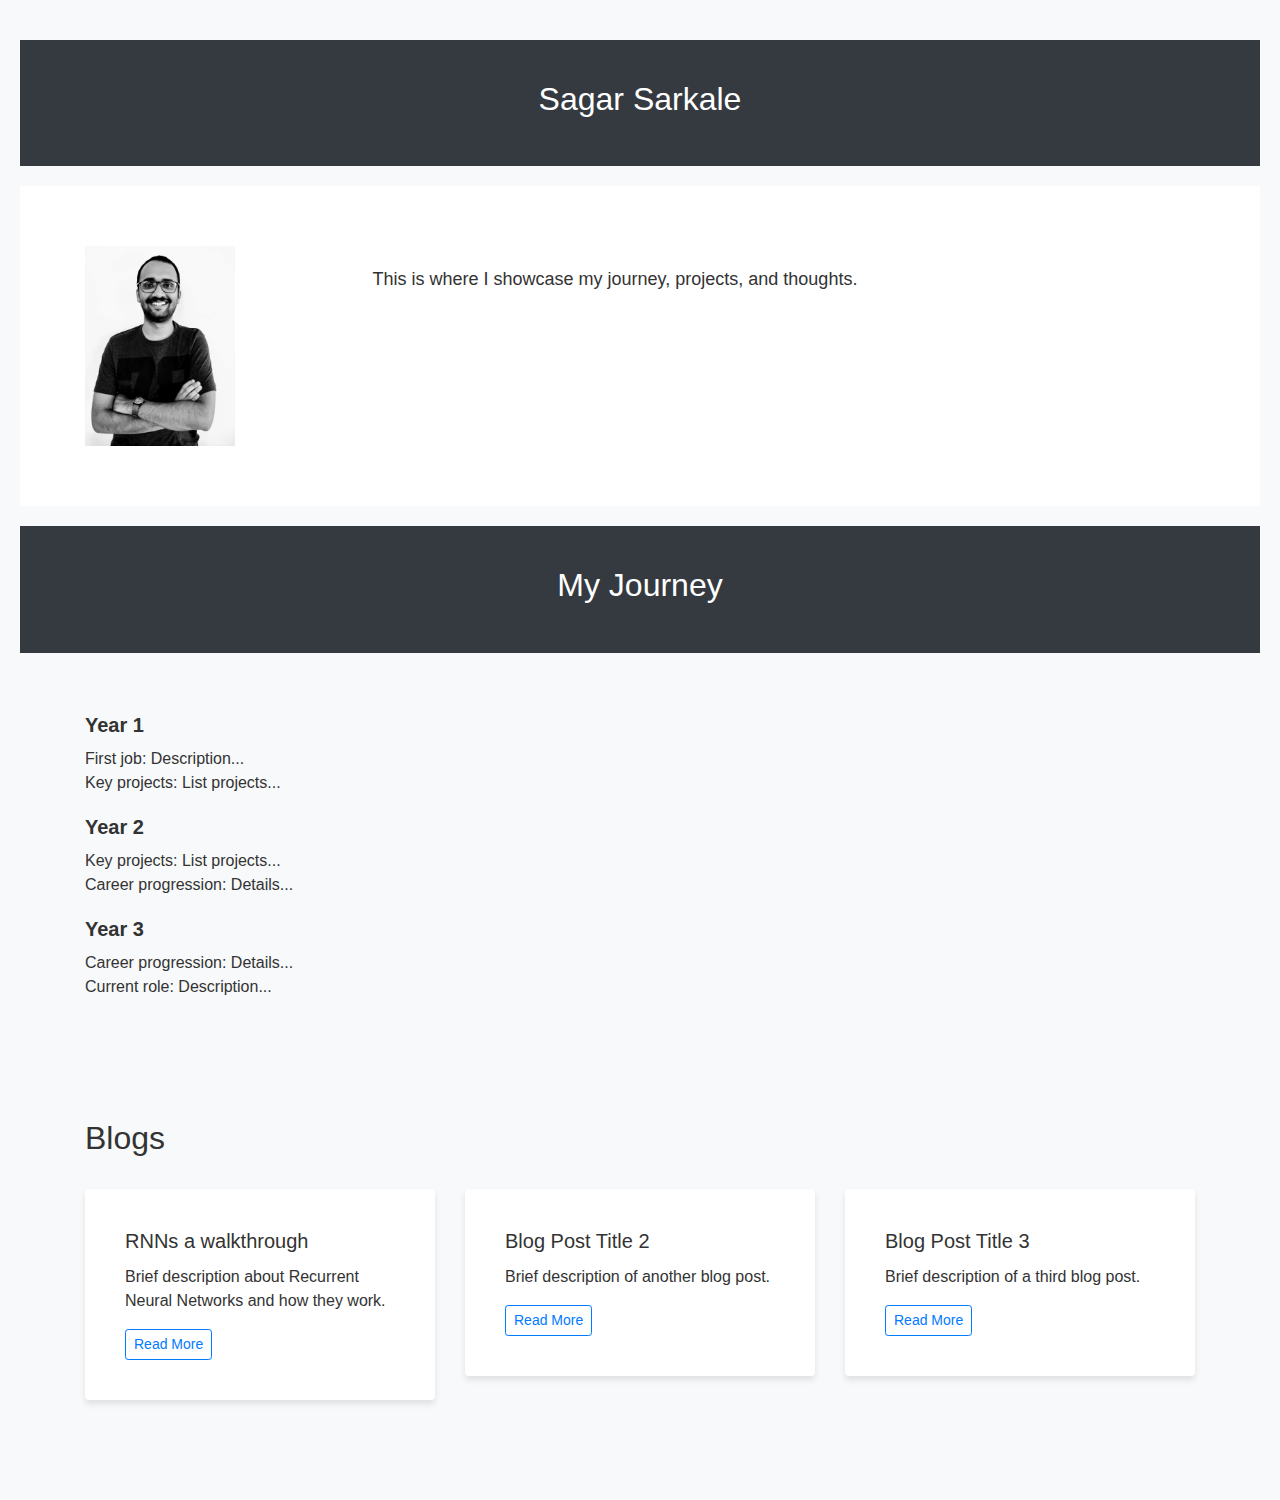
==== index.html @ 27e9776f "[add] index and rnn blog" ====
<!DOCTYPE html>
<html lang="en">

<head>
    <meta charset="UTF-8">
    <meta name="viewport" content="width=device-width, initial-scale=1.0">
    <title>My Portfolio</title>
    <!-- Link Bootstrap CSS -->
    <link rel="stylesheet" href="https://maxcdn.bootstrapcdn.com/bootstrap/4.5.2/css/bootstrap.min.css">
    <!-- Your custom CSS -->
    <style>
        body {
            font-family: Arial, sans-serif;
            background-color: #f8f9fa;
            color: #333;
            padding: 20px;
            /* Add padding to the whole body */
        }

        .section-header {
            padding: 40px 0;
            background-color: #343a40;
            color: white;
            text-align: center;
            margin: 20px 0;
            /* Add margin to separate sections */
        }

        .introduction-section {
            padding: 60px 0;
            background-color: white;
            margin: 20px 0;
        }

        .introduction-content {
            display: flex;
            flex-direction: row;
            align-items: flex-start;
            justify-content: space-between;
        }

        .introduction-image {
            flex: 1;
            max-width: 100%;
        }

        .introduction-description {
            flex: 3;
            padding: 20px;
            font-size: 18px;
        }

        .section-content {
            padding: 40px 0;
            margin: 20px 0;
        }

        .year-container {
            margin-bottom: 20px;
        }

        .year-title {
            font-size: 20px;
            font-weight: bold;
            margin-bottom: 10px;
        }

        .year-description {
            font-size: 16px;
        }

        .blog-card {
            border: none;
            background-color: white;
            box-shadow: 0 4px 6px rgba(0, 0, 0, 0.1);
            transition: transform 0.3s ease-in-out;
            margin-bottom: 20px;
            padding: 20px;
        }

        .blog-card:hover {
            transform: translateY(-5px);
        }
    </style>
</head>

<body>
    <section class="section-header">
        <div class="container">
            <h2>Sagar Sarkale</h2>
        </div>
    </section>

    <!-- Introduction Section -->
    <section class="introduction-section">
        <div class="container">
            <div class="introduction-content">
                <div class="introduction-image">
                    <img src="images/profile-image.jpeg" alt="Profile Image" width="150" height="auto">
                </div>
                <div class="introduction-description">

                    <p>This is where I showcase my journey, projects, and thoughts.</p>
                </div>
            </div>
        </div>
    </section>

    <!-- Journey Section -->
    <section class="section-header">
        <div class="container">
            <h2>My Journey</h2>
        </div>
    </section>
    <section class="section-content">
        <div class="container">
            <div class="year-container">
                <h3 class="year-title">Year 1</h3>
                <p class="year-description">
                    First job: Description...<br>
                    Key projects: List projects...
                </p>
            </div>
            <div class="year-container">
                <h3 class="year-title">Year 2</h3>
                <p class="year-description">
                    Key projects: List projects...<br>
                    Career progression: Details...
                </p>
            </div>
            <div class="year-container">
                <h3 class="year-title">Year 3</h3>
                <p class="year-description">
                    Career progression: Details...<br>
                    Current role: Description...
                </p>
            </div>
        </div>
    </section>

    <!-- Blogs Section -->
    <section class="section-content">
        <div class="container">
            <h2>Blogs</h2>
            <br>
            <div class="row">
                <div class="col-md-4">
                    <div class="card blog-card">
                        <div class="card-body">
                            <h5 class="card-title">RNNs a walkthrough</h5>
                            <p class="card-text">Brief description about Recurrent Neural Networks and how they work.
                            </p>
                            <a href="blogs/rnn/rnns-a-walkthrough.html" class="btn btn-outline-primary btn-sm">Read
                                More</a>
                        </div>
                    </div>
                </div>
                <div class="col-md-4">
                    <div class="card blog-card">
                        <div class="card-body">
                            <h5 class="card-title">Blog Post Title 2</h5>
                            <p class="card-text">Brief description of another blog post.</p>
                            <a href="#" class="btn btn-outline-primary btn-sm">Read More</a>
                        </div>
                    </div>
                </div>
                <div class="col-md-4">
                    <div class="card blog-card">
                        <div class="card-body">
                            <h5 class="card-title">Blog Post Title 3</h5>
                            <p class="card-text">Brief description of a third blog post.</p>
                            <a href="#" class="btn btn-outline-primary btn-sm">Read More</a>
                        </div>
                    </div>
                </div>
            </div>
        </div>
    </section>

    <!-- Link Bootstrap JS and jQuery -->
    <script src="https://code.jquery.com/jquery-3.5.1.slim.min.js"></script>
    <script src="https://cdn.jsdelivr.net/npm/@popperjs/core@2.9.1/dist/umd/popper.min.js"></script>
    <script src="https://maxcdn.bootstrapcdn.com/bootstrap/4.5.2/js/bootstrap.min.js"></script>
</body>

</html>
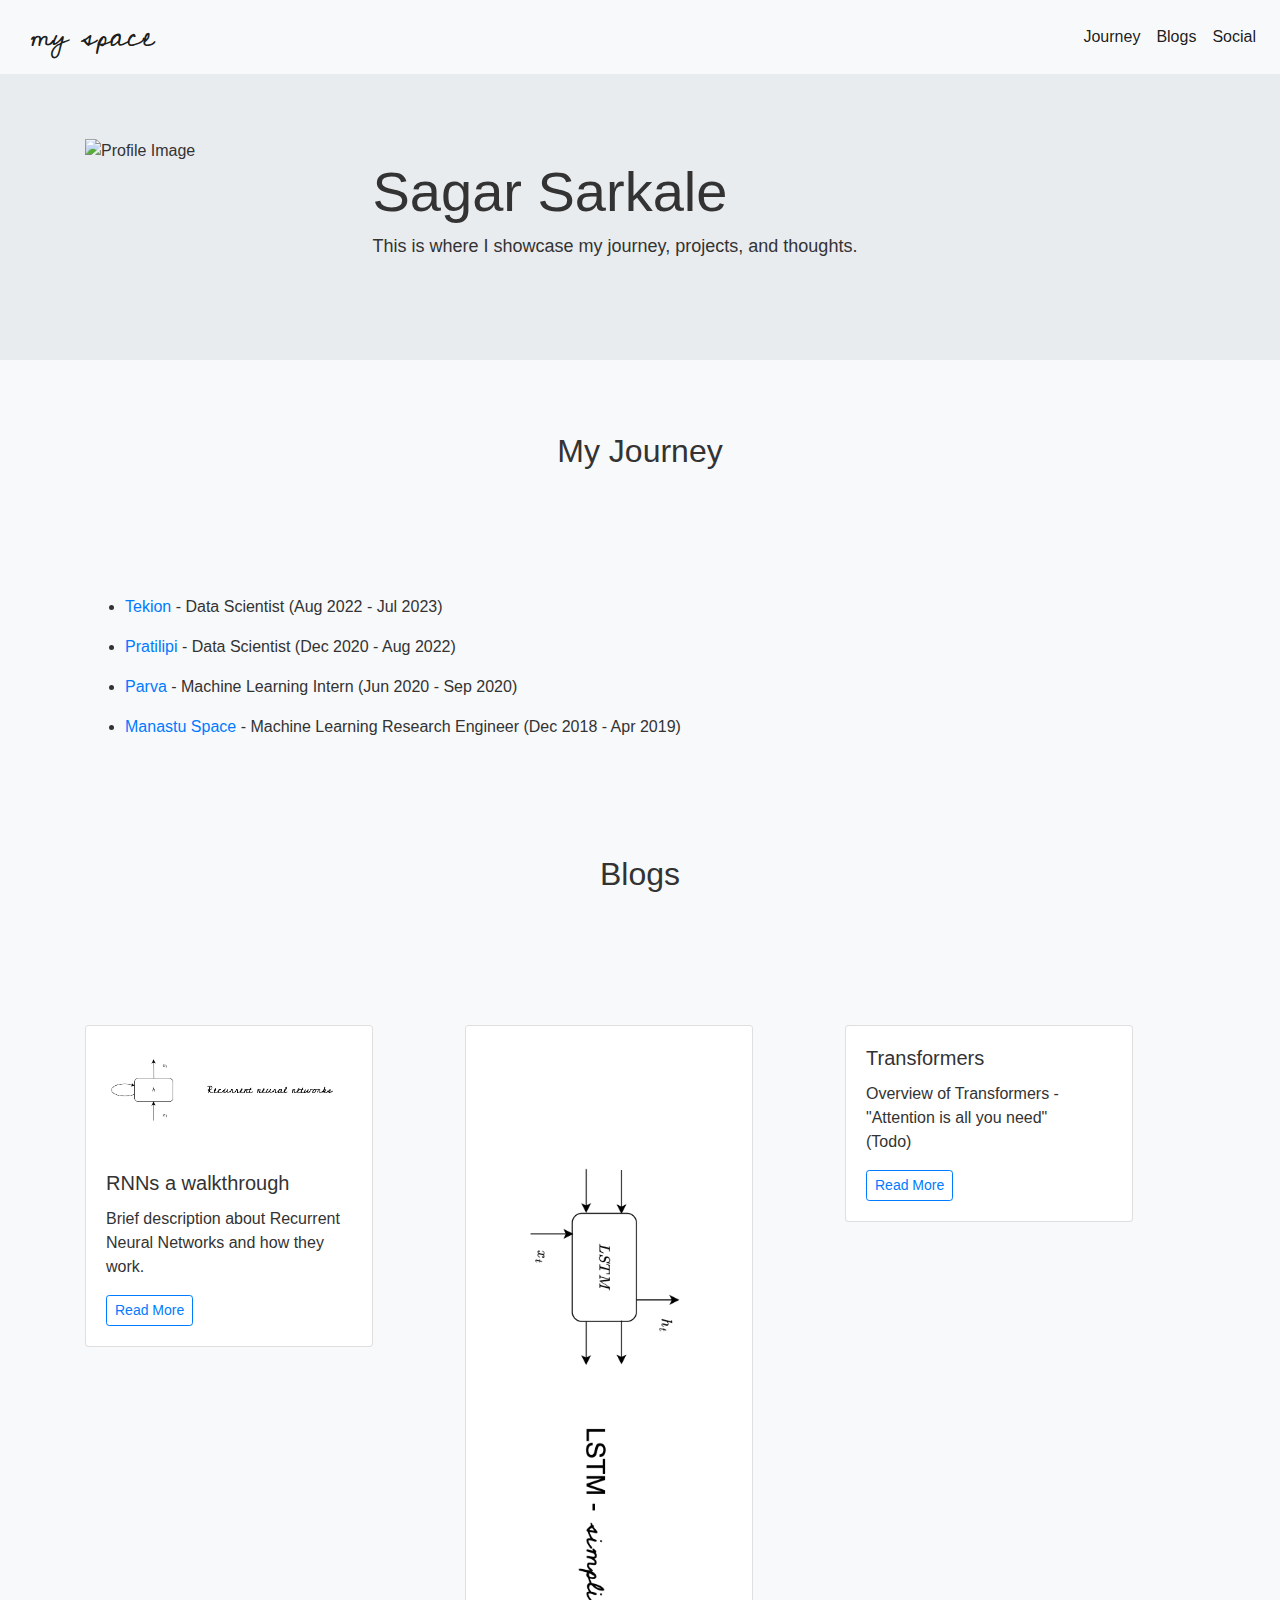
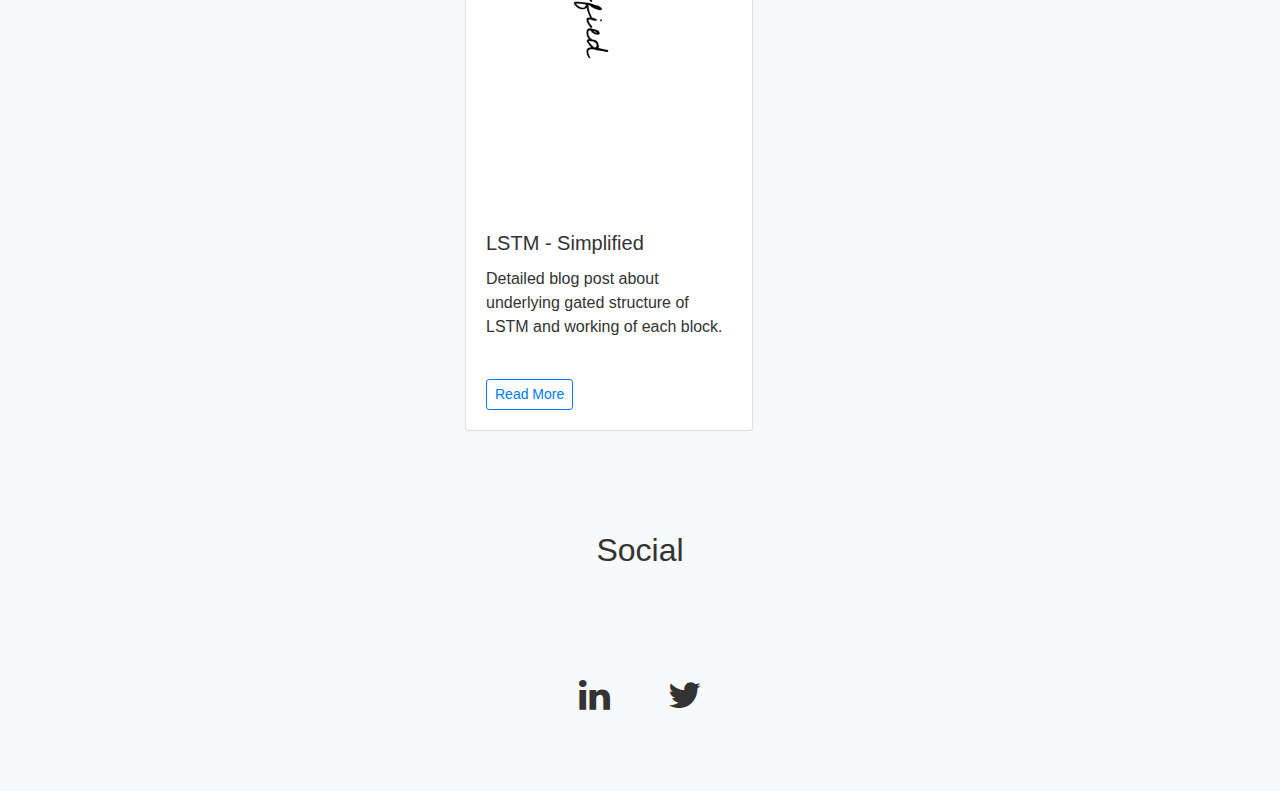
==== commit 795ed083: "[add] index social links + final edits" ====
--- a/index.html
+++ b/index.html
@@ -4,148 +4,111 @@
 <head>
     <meta charset="UTF-8">
     <meta name="viewport" content="width=device-width, initial-scale=1.0">
-    <title>My Portfolio</title>
+    <title>Sagar src</title>
+    <link rel="icon" href="images/infinity-modified.png" type="image/icon type">
+
     <!-- Link Bootstrap CSS -->
     <link rel="stylesheet" href="https://maxcdn.bootstrapcdn.com/bootstrap/4.5.2/css/bootstrap.min.css">
+
     <!-- Your custom CSS -->
-    <style>
-        body {
-            font-family: Arial, sans-serif;
-            background-color: #f8f9fa;
-            color: #333;
-            padding: 20px;
-            /* Add padding to the whole body */
-        }
+    <link rel="stylesheet" href="css/index.css">
+    <link rel="stylesheet" href="css/cards.css">
+    <link rel="stylesheet" href="css/navbar.css">
+    <link rel="stylesheet" href="css/social.css">
+    <link rel='stylesheet' href='https://fonts.googleapis.com/css?family=Cedarville Cursive'>
+    <link rel="stylesheet" href="https://cdnjs.cloudflare.com/ajax/libs/font-awesome/6.0.0-beta3/css/all.min.css">
+    <link rel="stylesheet" href="https://cdnjs.cloudflare.com/ajax/libs/font-awesome/4.7.0/css/font-awesome.min.css">
 
-        .section-header {
-            padding: 40px 0;
-            background-color: #343a40;
-            color: white;
-            text-align: center;
-            margin: 20px 0;
-            /* Add margin to separate sections */
-        }
 
-        .introduction-section {
-            padding: 60px 0;
-            background-color: white;
-            margin: 20px 0;
-        }
-
-        .introduction-content {
-            display: flex;
-            flex-direction: row;
-            align-items: flex-start;
-            justify-content: space-between;
-        }
-
-        .introduction-image {
-            flex: 1;
-            max-width: 100%;
-        }
-
-        .introduction-description {
-            flex: 3;
-            padding: 20px;
-            font-size: 18px;
-        }
-
-        .section-content {
-            padding: 40px 0;
-            margin: 20px 0;
-        }
-
-        .year-container {
-            margin-bottom: 20px;
-        }
-
-        .year-title {
-            font-size: 20px;
-            font-weight: bold;
-            margin-bottom: 10px;
-        }
-
-        .year-description {
-            font-size: 16px;
-        }
-
-        .blog-card {
-            border: none;
-            background-color: white;
-            box-shadow: 0 4px 6px rgba(0, 0, 0, 0.1);
-            transition: transform 0.3s ease-in-out;
-            margin-bottom: 20px;
-            padding: 20px;
-        }
-
-        .blog-card:hover {
-            transform: translateY(-5px);
-        }
-    </style>
 </head>
 
 <body>
-    <section class="section-header">
-        <div class="container">
-            <h2>Sagar Sarkale</h2>
-        </div>
+    <!--Nav bar-->
+    <section>
+        <nav class="navbar navbar-expand-lg navbar-light bg-light">
+            <div class="container-fluid">
+                <a href="#" class="navbar-brand navbar-title">my space</a>
+                <button type="button" class="navbar-toggler" data-bs-toggle="collapse" data-bs-target="#navbarCollapse">
+                    <span class="navbar-toggler-icon"></span>
+                </button>
+            </div>
+            <div class="navbar-nav ms-auto">
+                <a href="#journey-id" class="nav-item nav-link active">Journey</a>
+            </div>
+            <div class="navbar-nav ms-auto">
+                <a href="#blog-id" class="nav-item nav-link active">Blogs</a>
+            </div>
+            <div class="navbar-nav ms-auto">
+                <a href="#blog-id" class="nav-item nav-link active">Social</a>
+            </div>
+
+        </nav>
     </section>
 
     <!-- Introduction Section -->
-    <section class="introduction-section">
+    <div class="jumbotron jumbotron-fluid">
+
         <div class="container">
             <div class="introduction-content">
                 <div class="introduction-image">
-                    <img src="images/profile-image.jpeg" alt="Profile Image" width="150" height="auto">
+                    <img src="images/profile-image.png" alt="Profile Image" width="150" height="auto">
                 </div>
                 <div class="introduction-description">
-
+                    <h1 class="display-4">Sagar Sarkale</h1>
                     <p>This is where I showcase my journey, projects, and thoughts.</p>
                 </div>
             </div>
         </div>
-    </section>
+    </div>
+
 
     <!-- Journey Section -->
-    <section class="section-header">
+    <section class="section-header" id="journey-id">
         <div class="container">
             <h2>My Journey</h2>
         </div>
     </section>
+
     <section class="section-content">
         <div class="container">
-            <div class="year-container">
-                <h3 class="year-title">Year 1</h3>
-                <p class="year-description">
-                    First job: Description...<br>
-                    Key projects: List projects...
-                </p>
-            </div>
-            <div class="year-container">
-                <h3 class="year-title">Year 2</h3>
-                <p class="year-description">
-                    Key projects: List projects...<br>
-                    Career progression: Details...
-                </p>
-            </div>
-            <div class="year-container">
-                <h3 class="year-title">Year 3</h3>
-                <p class="year-description">
-                    Career progression: Details...<br>
-                    Current role: Description...
-                </p>
-            </div>
+            <p>
+            <ul id="84ecb331-853b-4e35-b0fc-105b70d48cb4" class="bulleted-list">
+                <li style="list-style-type:disc"><a href="https://tekion.com/">Tekion</a> - Data Scientist (Aug 2022 -
+                    Jul 2023)</li>
+            </ul>
+            <ul id="d82b8166-5766-4f6b-802a-463361a58450" class="bulleted-list">
+                <li style="list-style-type:disc"><a href="https://www.pratilipi.com/">Pratilipi</a> - Data Scientist
+                    (Dec 2020 - Aug 2022)</li>
+            </ul>
+            <ul id="6e151ca9-a18f-4592-a4c2-b80ad22285c0" class="bulleted-list">
+                <li style="list-style-type:disc"><a href="https://www.linkedin.com/company/getparva1/about/">Parva</a> -
+                    Machine Learning Intern (Jun 2020 - Sep 2020)</li>
+            </ul>
+            <ul id="b7291a24-6bfb-440b-840b-98d167ef4f97" class="bulleted-list">
+                <li style="list-style-type:disc"><a href="https://www.manastuspace.com/">Manastu Space</a> - Machine
+                    Learning Research Engineer (Dec 2018 - Apr 2019)</li>
+            </ul>
+            </p>
+        </div>
+    </section>
+
+    <section class="section-header" id="journey-id">
+        <div class="container">
+            <h2>Blogs</h2>
         </div>
     </section>
 
     <!-- Blogs Section -->
-    <section class="section-content">
+    <section class="section-content" id="blog-id">
         <div class="container">
-            <h2>Blogs</h2>
+            <!-- Journey Section -->
+
             <br>
             <div class="row">
                 <div class="col-md-4">
-                    <div class="card blog-card">
+                    <div class="card" style="width: 18rem;">
+                        <img src="blogs/rnn/rnns-a-walkthrough-images/cover.png" class="card-img-top"
+                            alt="RNNs a walkthrough">
                         <div class="card-body">
                             <h5 class="card-title">RNNs a walkthrough</h5>
                             <p class="card-text">Brief description about Recurrent Neural Networks and how they work.
@@ -156,26 +119,60 @@
                     </div>
                 </div>
                 <div class="col-md-4">
-                    <div class="card blog-card">
+                    <div class="card" style="width: 18rem;">
+                        <img src="blogs/lstm/LSTM-simplified/lstm-cover.png" class="card-img-top" class="card-img-top"
+                            alt="LSTM - simplified">
                         <div class="card-body">
-                            <h5 class="card-title">Blog Post Title 2</h5>
-                            <p class="card-text">Brief description of another blog post.</p>
-                            <a href="#" class="btn btn-outline-primary btn-sm">Read More</a>
+                            <h5 class="card-title">LSTM - Simplified</h5>
+                            <p class="card-text">Detailed blog post about underlying gated structure of LSTM and working
+                                of each block.<br><br>
+                            </p>
+                            <a href="blogs/lstm/LSTM-simplified.html" class="btn btn-outline-primary btn-sm">Read
+                                More</a>
                         </div>
                     </div>
                 </div>
                 <div class="col-md-4">
-                    <div class="card blog-card">
+                    <div class="card" style="width: 18rem;">
+                        <!-- <img src="blogs/rnn/rnns-a-walkthrough-images/Screenshot_2023-08-31_at_2.35.55_PM.png"
+                            class="card-img-top" alt="..."> -->
                         <div class="card-body">
-                            <h5 class="card-title">Blog Post Title 3</h5>
-                            <p class="card-text">Brief description of a third blog post.</p>
-                            <a href="#" class="btn btn-outline-primary btn-sm">Read More</a>
+                            <h5 class="card-title">Transformers</h5>
+                            <p class="card-text">Overview of Transformers - "Attention is all you need" <br>(Todo)
+                            </p>
+                            <a href="#" class="btn btn-outline-primary btn-sm">Read
+                                More</a>
                         </div>
                     </div>
                 </div>
             </div>
         </div>
     </section>
+
+    <section class="section-header">
+        <div class="container">
+            <h2>Social</h2>
+        </div>
+    </section>
+
+    <section class="section-header" id="blog-id">
+
+
+        <div>
+
+            <p>
+                <a href="https://www.linkedin.com/in/sagar-sarkale-b98281157/" id="no-color-link">
+                    <i class="fa fa-linkedin" style="font-size:36px"></i>
+                </a>
+                &nbsp;&nbsp;&nbsp;&nbsp;&nbsp;&nbsp;&nbsp;&nbsp;&nbsp;&nbsp;&nbsp;
+                <a href="https://twitter.com/SagarSarkale_" id="no-color-link">
+                    <i class="fa fa-twitter" style="font-size:36px"></i>
+                </a>
+            </p>
+
+        </div>
+    </section>
+
 
     <!-- Link Bootstrap JS and jQuery -->
     <script src="https://code.jquery.com/jquery-3.5.1.slim.min.js"></script>
--- a/css/index.css
+++ b/css/index.css
@@ -0,0 +1,73 @@
+body {
+    font-family: Arial, sans-serif;
+    background-color: #f8f9fa;
+    color: #333;
+    /* Add padding to the whole body */
+}
+
+.navbar {
+    background-color: #f8f9fa;
+}
+
+.navbar-title {
+    font-family: 'Cedarville Cursive';
+    font-size: 32px;
+}
+
+.section-header {
+    padding: 40px 0;
+    /* background-color: #343a40; */
+    /* color: white; */
+    text-align: center;
+    margin: 20px 0;
+    /* Add margin to separate sections */
+}
+
+.introduction-section {
+    padding: 60px 0;
+    background-color: white;
+    margin: 20px 0;
+}
+
+.introduction-content {
+    display: flex;
+    flex-direction: row;
+    align-items: flex-start;
+    justify-content: space-between;
+}
+
+.introduction-image {
+    flex: 1;
+    max-width: 100%;
+}
+
+.introduction-description {
+    flex: 3;
+    padding: 20px;
+    font-size: 18px;
+}
+
+.section-content {
+    padding: 40px 0;
+}
+
+
+.blog-card {
+    border: none;
+    background-color: white;
+    box-shadow: 0 4px 6px rgba(0, 0, 0, 0.1);
+    transition: transform 0.3s ease-in-out;
+    margin-bottom: 20px;
+    padding: 20px;
+}
+
+.blog-card:hover {
+    transform: translateY(-5px);
+}
+
+#no-color-link {
+    text-decoration: none;
+    /* Removes underline */
+    color: inherit;
+    /* Inherits the text color from the parent element */
+}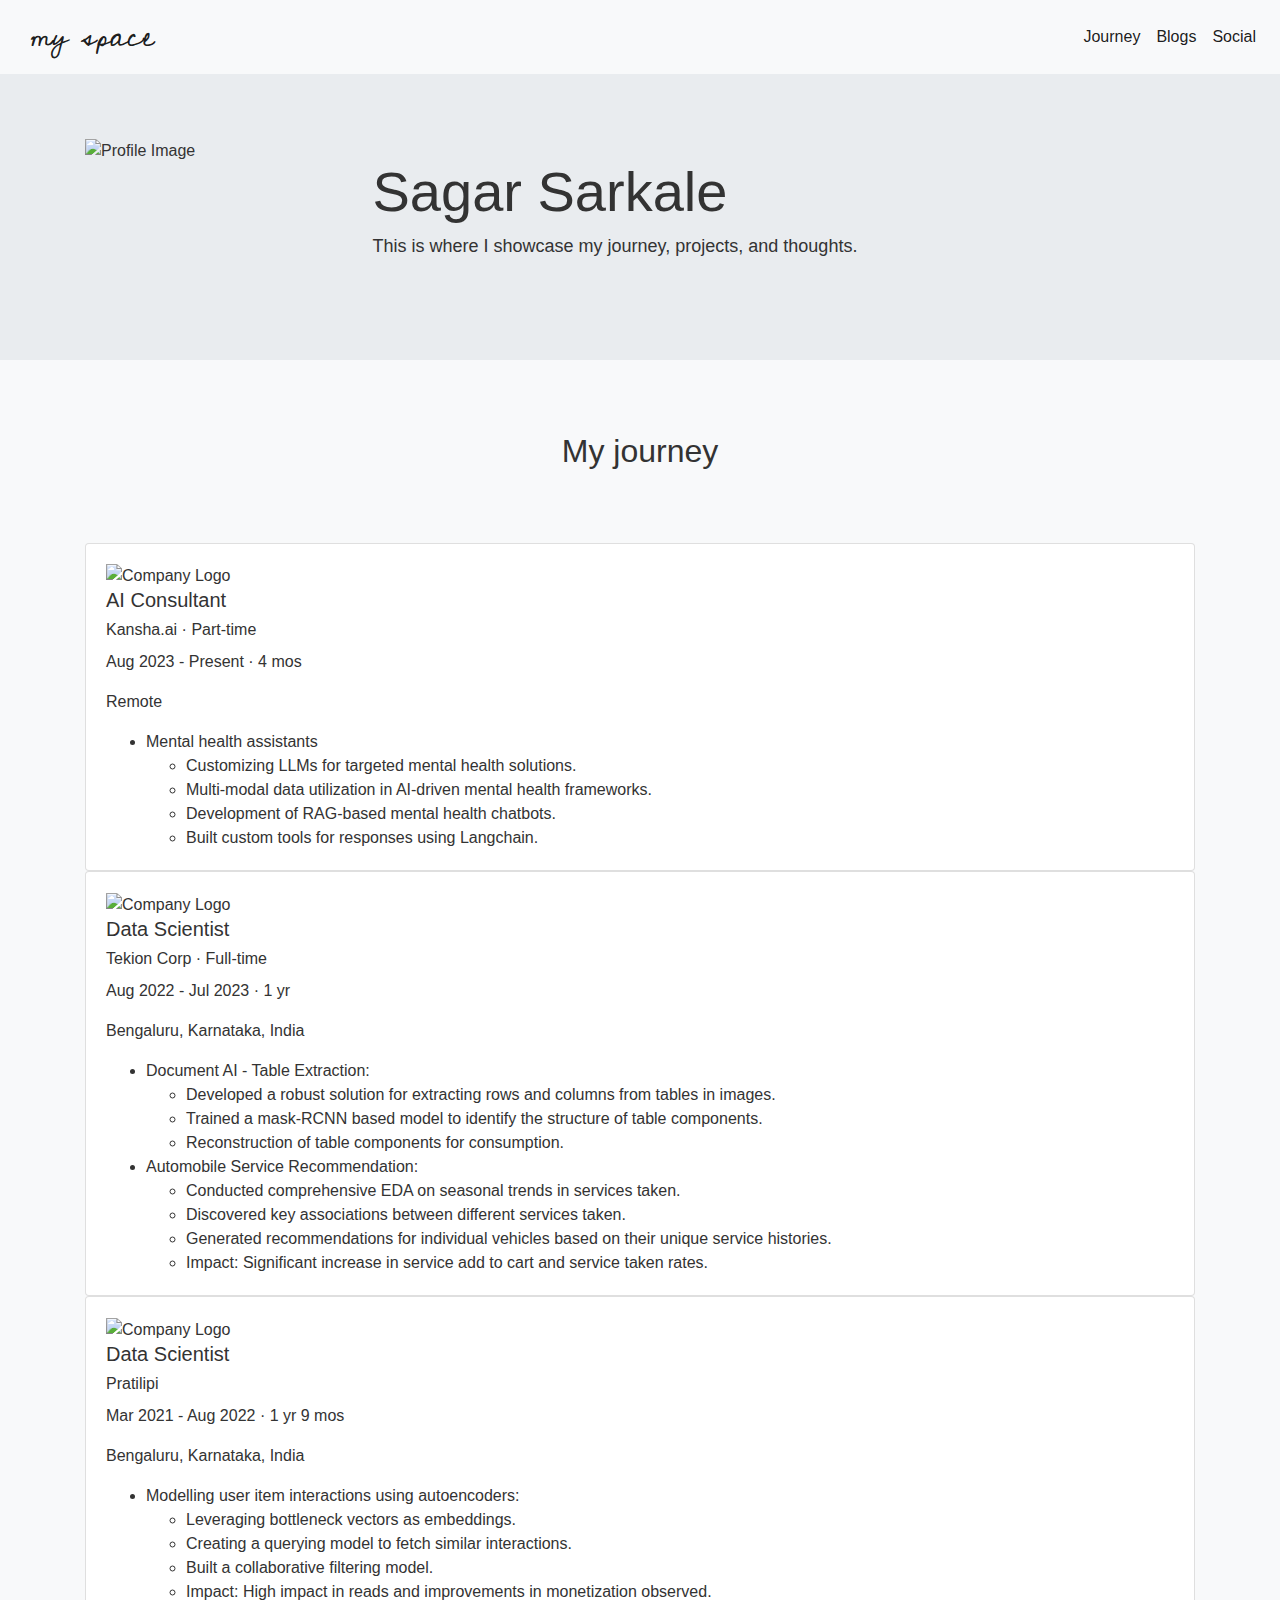
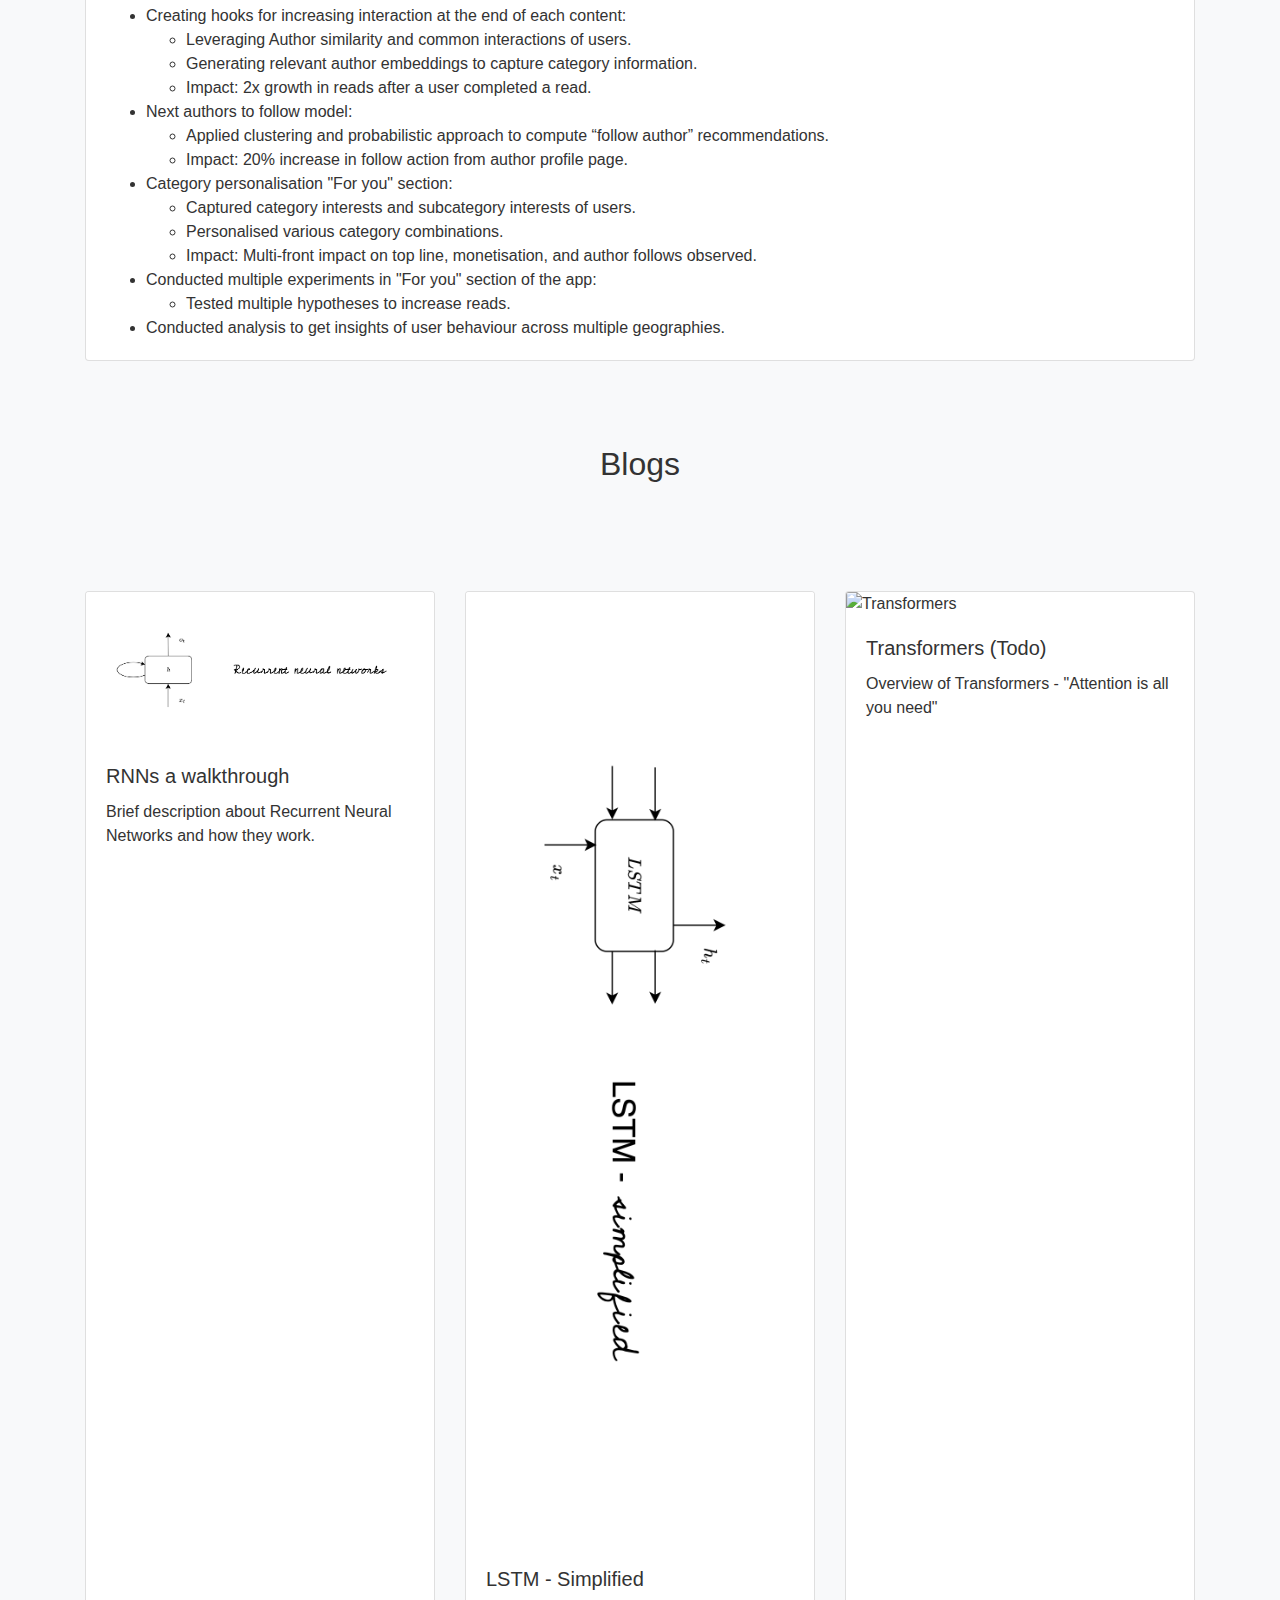
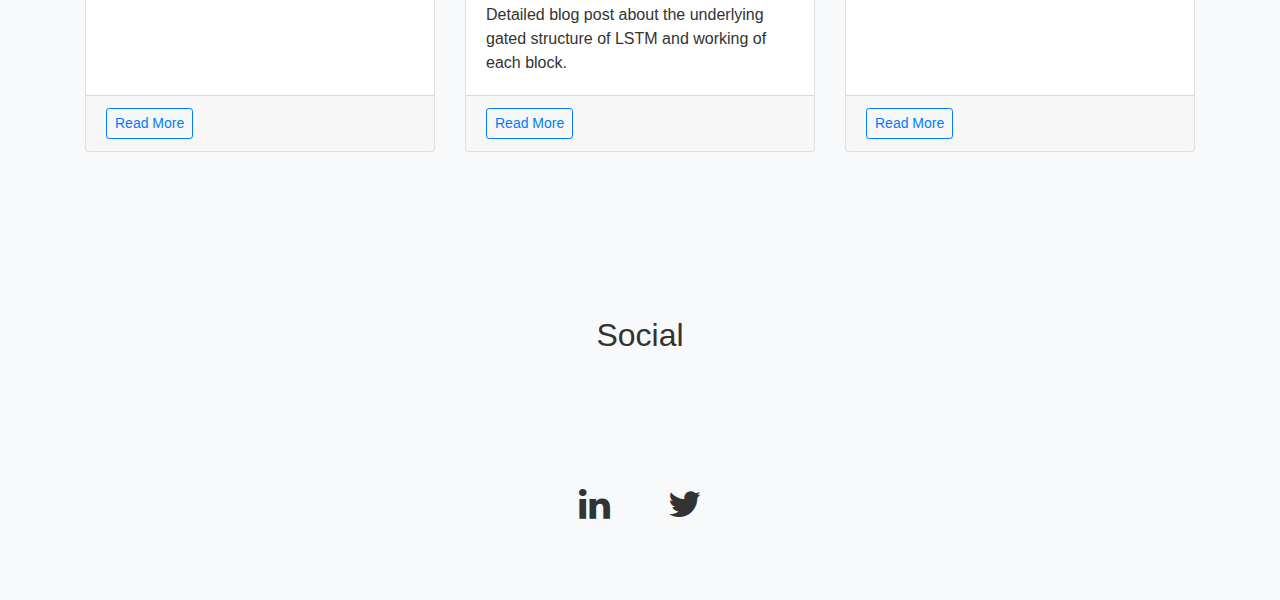
==== commit 2be4d740: "[add] bug fix" ====
--- a/index.html
+++ b/index.html
@@ -4,14 +4,12 @@
 <head>
     <meta charset="UTF-8">
     <meta name="viewport" content="width=device-width, initial-scale=1.0">
-    <title>Sagar src</title>
+    <title>Sagar Sarkale</title>
     <link rel="icon" href="images/infinity-modified.png" type="image/icon type">
-
-    <!-- Link Bootstrap CSS -->
-    <link rel="stylesheet" href="https://maxcdn.bootstrapcdn.com/bootstrap/4.5.2/css/bootstrap.min.css">
-
-    <!-- Your custom CSS -->
-    <link rel="stylesheet" href="css/index.css">
+    <!-- Bootstrap CSS CDN link -->
+    <link href="https://stackpath.bootstrapcdn.com/bootstrap/4.5.2/css/bootstrap.min.css" rel="stylesheet">
+
+    <!-- Custom CSS -->
     <link rel="stylesheet" href="css/cards.css">
     <link rel="stylesheet" href="css/navbar.css">
     <link rel="stylesheet" href="css/social.css">
@@ -19,6 +17,8 @@
     <link rel="stylesheet" href="https://cdnjs.cloudflare.com/ajax/libs/font-awesome/6.0.0-beta3/css/all.min.css">
     <link rel="stylesheet" href="https://cdnjs.cloudflare.com/ajax/libs/font-awesome/4.7.0/css/font-awesome.min.css">
 
+    <!-- New styles -->
+    <link rel="stylesheet" href="css/index.css">
 
 </head>
 
@@ -27,7 +27,7 @@
     <section>
         <nav class="navbar navbar-expand-lg navbar-light bg-light">
             <div class="container-fluid">
-                <a href="#" class="navbar-brand navbar-title">my space</a>
+                <a href="#" class="navbar-brand navbar-title cursive">my space</a>
                 <button type="button" class="navbar-toggler" data-bs-toggle="collapse" data-bs-target="#navbarCollapse">
                     <span class="navbar-toggler-icon"></span>
                 </button>
@@ -39,7 +39,7 @@
                 <a href="#blog-id" class="nav-item nav-link active">Blogs</a>
             </div>
             <div class="navbar-nav ms-auto">
-                <a href="#blog-id" class="nav-item nav-link active">Social</a>
+                <a href="#social-id" class="nav-item nav-link active">Social</a>
             </div>
 
         </nav>
@@ -61,111 +61,193 @@
         </div>
     </div>
 
-
     <!-- Journey Section -->
     <section class="section-header" id="journey-id">
-        <div class="container">
-            <h2>My Journey</h2>
-        </div>
-    </section>
-
-    <section class="section-content">
-        <div class="container">
-            <p>
-            <ul id="84ecb331-853b-4e35-b0fc-105b70d48cb4" class="bulleted-list">
-                <li style="list-style-type:disc"><a href="https://tekion.com/">Tekion</a> - Data Scientist (Aug 2022 -
-                    Jul 2023)</li>
-            </ul>
-            <ul id="d82b8166-5766-4f6b-802a-463361a58450" class="bulleted-list">
-                <li style="list-style-type:disc"><a href="https://www.pratilipi.com/">Pratilipi</a> - Data Scientist
-                    (Dec 2020 - Aug 2022)</li>
-            </ul>
-            <ul id="6e151ca9-a18f-4592-a4c2-b80ad22285c0" class="bulleted-list">
-                <li style="list-style-type:disc"><a href="https://www.linkedin.com/company/getparva1/about/">Parva</a> -
-                    Machine Learning Intern (Jun 2020 - Sep 2020)</li>
-            </ul>
-            <ul id="b7291a24-6bfb-440b-840b-98d167ef4f97" class="bulleted-list">
-                <li style="list-style-type:disc"><a href="https://www.manastuspace.com/">Manastu Space</a> - Machine
-                    Learning Research Engineer (Dec 2018 - Apr 2019)</li>
-            </ul>
-            </p>
-        </div>
-    </section>
+        <div class="container cursive">
+            <h2>My journey</h2>
+        </div>
+    </section>
+
+
+    <div class="container mt-4">
+        <section class="experiences">
+            <div class="card experience-card">
+                <div class="card-body">
+                    <img src="https://kansha.ai/images/logo.webp" alt="Company Logo" class="company-logo">
+                    <h5 class="card-title">AI Consultant</h5>
+                    <p class="card-subtitle mb-2">Kansha.ai · Part-time</p>
+                    <p class="card-duration">Aug 2023 - Present · 4 mos</p>
+                    <p class="card-location">Remote</p>
+                    <ul class="card-text">
+                        <li>Mental health assistants</li>
+                        <ul>
+                            <li>Customizing LLMs for targeted mental health solutions.</li>
+                            <li>Multi-modal data utilization in AI-driven mental health frameworks.</li>
+                            <li>Development of RAG-based mental health chatbots.</li>
+                            <li>Built custom tools for responses using Langchain.</li>
+                        </ul>
+                </div>
+            </div>
+
+            <!-- Add more experiences as cards -->
+            <div class="card experience-card">
+                <div class="card-body">
+                    <img src="https://logowik.com/content/uploads/images/tekion662.logowik.com.webp" alt="Company Logo"
+                        class="company-logo">
+                    <h5 class="card-title">Data Scientist</h5>
+                    <p class="card-subtitle mb-2">Tekion Corp · Full-time</p>
+                    <p class="card-duration">Aug 2022 - Jul 2023 · 1 yr</p>
+                    <p class="card-location">Bengaluru, Karnataka, India</p>
+                    <ul class="card-text">
+                        <li>Document AI - Table Extraction:</li>
+                        <ul>
+                            <li>Developed a robust solution for extracting rows and columns from tables in images.</li>
+                            <li>Trained a mask-RCNN based model to identify the structure of table components.</li>
+                            <li>Reconstruction of table components for consumption.</li>
+                        </ul>
+                        <li>Automobile Service Recommendation:</li>
+                        <ul>
+                            <li>Conducted comprehensive EDA on seasonal trends in services taken.</li>
+                            <li>Discovered key associations between different services taken.</li>
+                            <li>Generated recommendations for individual vehicles based on their unique service
+                                histories.
+                            </li>
+                            <li>Impact: Significant increase in service add to cart and service taken rates.</li>
+                        </ul>
+                    </ul>
+                </div>
+            </div>
+
+            <!-- Add more experiences as cards -->
+            <div class="card experience-card">
+                <div class="card-body">
+                    <img src="https://cdn6.aptoide.com/imgs/c/3/9/c398854c8d038e8871111a74ff0ccda5_icon.png"
+                        alt="Company Logo" class="company-logo">
+                    <h5 class="card-title">Data Scientist</h5>
+                    <p class="card-subtitle mb-2">Pratilipi</p>
+                    <p class="card-duration">Mar 2021 - Aug 2022 · 1 yr 9 mos</p>
+                    <p class="card-location">Bengaluru, Karnataka, India</p>
+                    <ul class="card-text">
+                        <li>Modelling user item interactions using autoencoders:</li>
+                        <ul>
+                            <li>Leveraging bottleneck vectors as embeddings.</li>
+                            <li>Creating a querying model to fetch similar interactions.</li>
+                            <li>Built a collaborative filtering model.</li>
+                            <li>Impact: High impact in reads and improvements in monetization observed.</li>
+                        </ul>
+                        <li>Creating hooks for increasing interaction at the end of each content:</li>
+                        <ul>
+                            <li>Leveraging Author similarity and common interactions of users.</li>
+                            <li>Generating relevant author embeddings to capture category information.</li>
+                            <li>Impact: 2x growth in reads after a user completed a read.</li>
+                        </ul>
+                        <li>Next authors to follow model:</li>
+                        <ul>
+                            <li>Applied clustering and probabilistic approach to compute “follow author”
+                                recommendations.</li>
+                            <li>Impact: 20% increase in follow action from author profile page.</li>
+                        </ul>
+                        <li>Category personalisation "For you" section:</li>
+                        <ul>
+                            <li>Captured category interests and subcategory interests of users.</li>
+                            <li>Personalised various category combinations.</li>
+                            <li>Impact: Multi-front impact on top line, monetisation, and author follows observed.</li>
+                        </ul>
+                        <li>Conducted multiple experiments in "For you" section of the app:</li>
+                        <ul>
+                            <li>Tested multiple hypotheses to increase reads.</li>
+                        </ul>
+                        <li>Conducted analysis to get insights of user behaviour across multiple geographies.</li>
+                    </ul>
+
+                </div>
+            </div>
+            <!-- Add more experiences here -->
+        </section>
+    </div>
+
+    <br>
 
     <section class="section-header" id="journey-id">
-        <div class="container">
+        <div class="container cursive">
             <h2>Blogs</h2>
         </div>
     </section>
 
     <!-- Blogs Section -->
     <section class="section-content" id="blog-id">
+
         <div class="container">
-            <!-- Journey Section -->
-
-            <br>
-            <div class="row">
-                <div class="col-md-4">
-                    <div class="card" style="width: 18rem;">
+            <div class="row justify-content-center">
+                <div class="col-12 col-md-4 mb-3">
+                    <div class="card h-100 d-flex flex-column justify-content-between">
                         <img src="blogs/rnn/rnns-a-walkthrough-images/cover.png" class="card-img-top"
                             alt="RNNs a walkthrough">
                         <div class="card-body">
                             <h5 class="card-title">RNNs a walkthrough</h5>
                             <p class="card-text">Brief description about Recurrent Neural Networks and how they work.
                             </p>
+                        </div>
+                        <div class="card-footer">
                             <a href="blogs/rnn/rnns-a-walkthrough.html" class="btn btn-outline-primary btn-sm">Read
                                 More</a>
                         </div>
                     </div>
                 </div>
-                <div class="col-md-4">
-                    <div class="card" style="width: 18rem;">
-                        <img src="blogs/lstm/LSTM-simplified/lstm-cover.png" class="card-img-top" class="card-img-top"
+                <div class="col-12 col-md-4 mb-3">
+                    <div class="card h-100 d-flex flex-column justify-content-between">
+                        <img src="blogs/lstm/LSTM-simplified/lstm-cover.png" class="card-img-top"
                             alt="LSTM - simplified">
                         <div class="card-body">
                             <h5 class="card-title">LSTM - Simplified</h5>
-                            <p class="card-text">Detailed blog post about underlying gated structure of LSTM and working
-                                of each block.<br><br>
-                            </p>
+                            <p class="card-text">Detailed blog post about the underlying gated structure of LSTM and
+                                working of each block.</p>
+                        </div>
+                        <div class="card-footer">
                             <a href="blogs/lstm/LSTM-simplified.html" class="btn btn-outline-primary btn-sm">Read
                                 More</a>
                         </div>
                     </div>
                 </div>
-                <div class="col-md-4">
-                    <div class="card" style="width: 18rem;">
-                        <!-- <img src="blogs/rnn/rnns-a-walkthrough-images/Screenshot_2023-08-31_at_2.35.55_PM.png"
-                            class="card-img-top" alt="..."> -->
+                <div class="col-12 col-md-4 mb-3">
+                    <div class="card h-100 d-flex flex-column justify-content-between">
+                        <img src="https://quantdare.com/wp-content/uploads/2021/11/transformer_arch.png"
+                            class="card-img-top" alt="Transformers">
+
+
                         <div class="card-body">
-                            <h5 class="card-title">Transformers</h5>
-                            <p class="card-text">Overview of Transformers - "Attention is all you need" <br>(Todo)
-                            </p>
-                            <a href="#" class="btn btn-outline-primary btn-sm">Read
-                                More</a>
+                            <h5 class="card-title">Transformers (Todo)</h5>
+                            <p class="card-text">Overview of Transformers - "Attention is all you need"</p>
+                        </div>
+                        <div class="card-footer">
+                            <a href="#" class="btn btn-outline-primary btn-sm">Read More</a>
                         </div>
                     </div>
                 </div>
-            </div>
-        </div>
-    </section>
-
+                <!-- Add more similar structures for other blog cards -->
+            </div>
+        </div>
+
+    </section>
+
+    <br>
+    <br>
     <section class="section-header">
-        <div class="container">
+        <div class="container cursive">
             <h2>Social</h2>
         </div>
     </section>
 
-    <section class="section-header" id="blog-id">
-
-
-        <div>
-
+    <section class="section-header" id="social-id">
+
+
+        <div class="container mt-4">
             <p>
-                <a href="https://www.linkedin.com/in/sagar-sarkale-b98281157/" id="no-color-link">
+                <a href="https://www.linkedin.com/in/sagar-sarkale/" id="no-color-link">
                     <i class="fa fa-linkedin" style="font-size:36px"></i>
                 </a>
                 &nbsp;&nbsp;&nbsp;&nbsp;&nbsp;&nbsp;&nbsp;&nbsp;&nbsp;&nbsp;&nbsp;
-                <a href="https://twitter.com/SagarSarkale_" id="no-color-link">
+                <a href="https://twitter.com/sagarrgh" id="no-color-link">
                     <i class="fa fa-twitter" style="font-size:36px"></i>
                 </a>
             </p>
@@ -173,11 +255,11 @@
         </div>
     </section>
 
-
-    <!-- Link Bootstrap JS and jQuery -->
+    <!-- Bootstrap JS and jQuery CDN links (Optional) -->
     <script src="https://code.jquery.com/jquery-3.5.1.slim.min.js"></script>
-    <script src="https://cdn.jsdelivr.net/npm/@popperjs/core@2.9.1/dist/umd/popper.min.js"></script>
-    <script src="https://maxcdn.bootstrapcdn.com/bootstrap/4.5.2/js/bootstrap.min.js"></script>
+    <script src="https://cdn.jsdelivr.net/npm/@popperjs/core@2.11.6/dist/umd/popper.min.js"></script>
+    <script src="https://stackpath.bootstrapcdn.com/bootstrap/4.5.2/js/bootstrap.min.js"></script>
+
 </body>
 
 </html>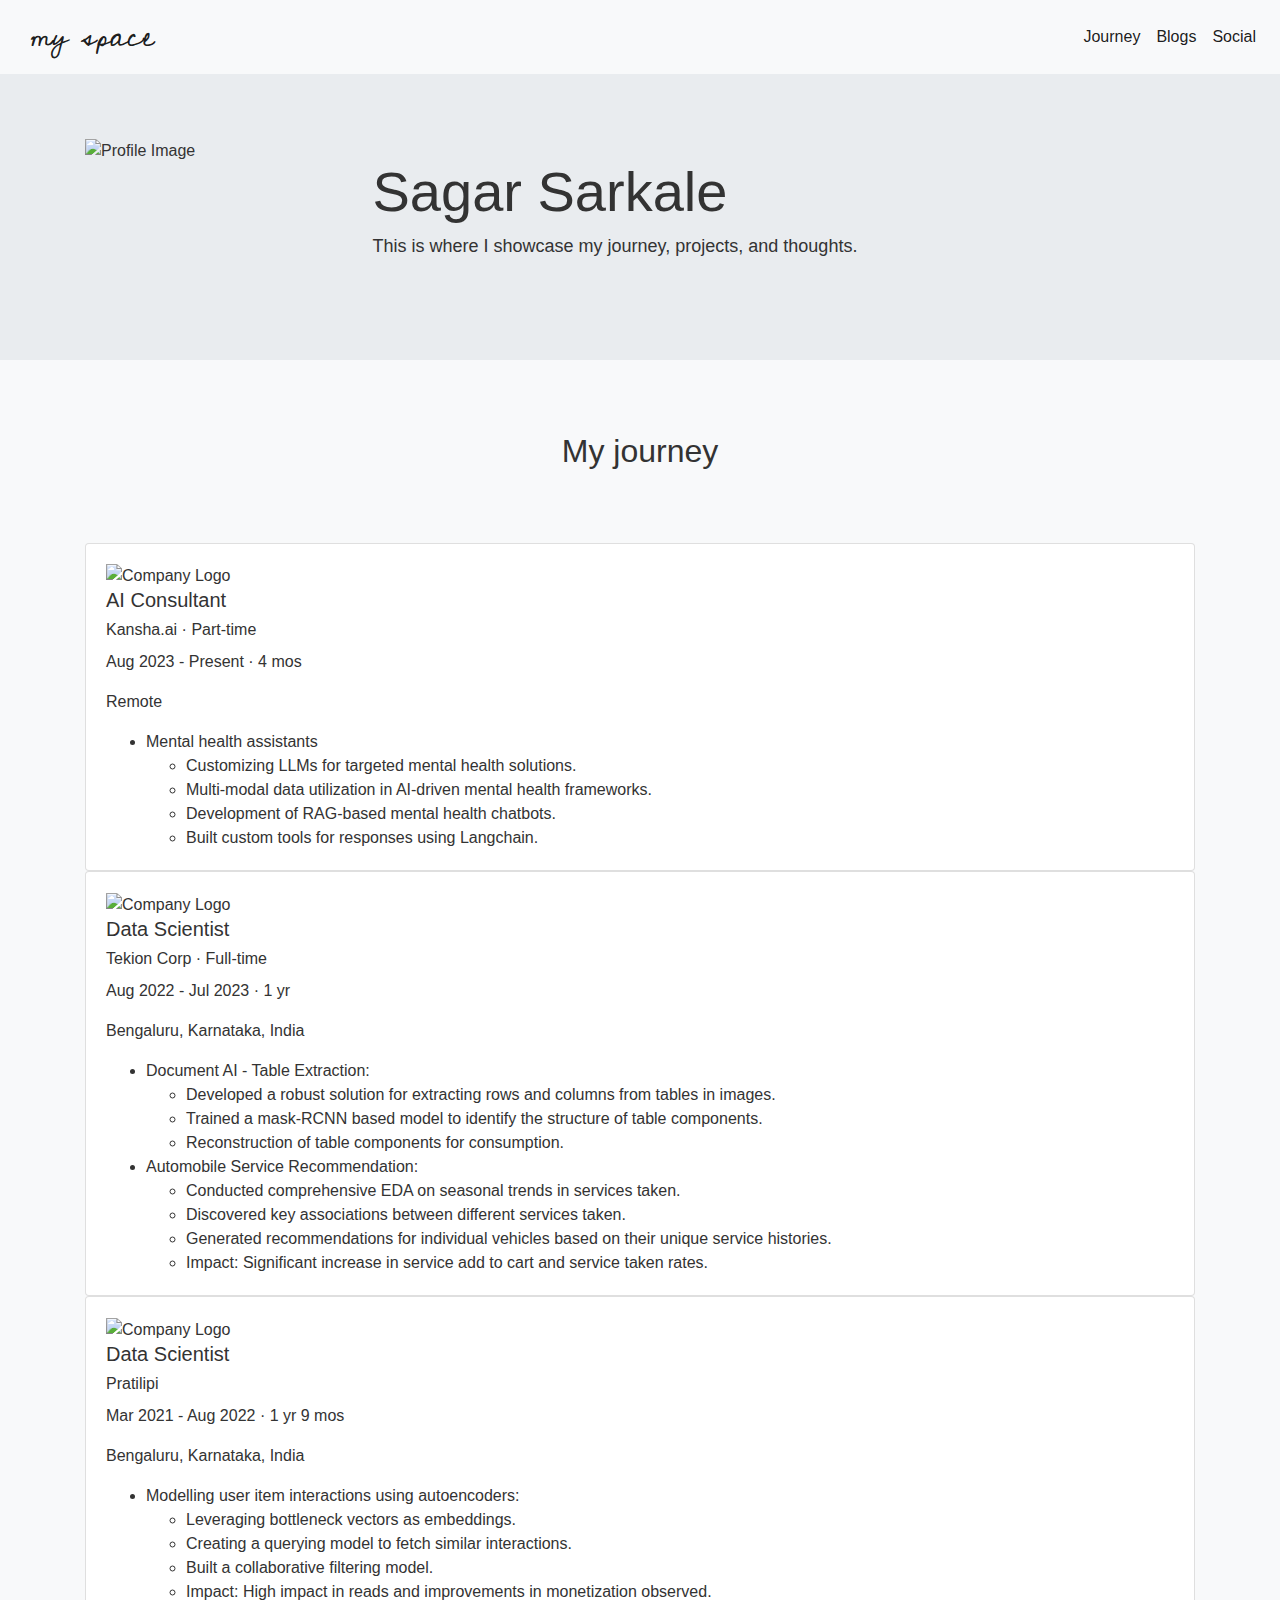
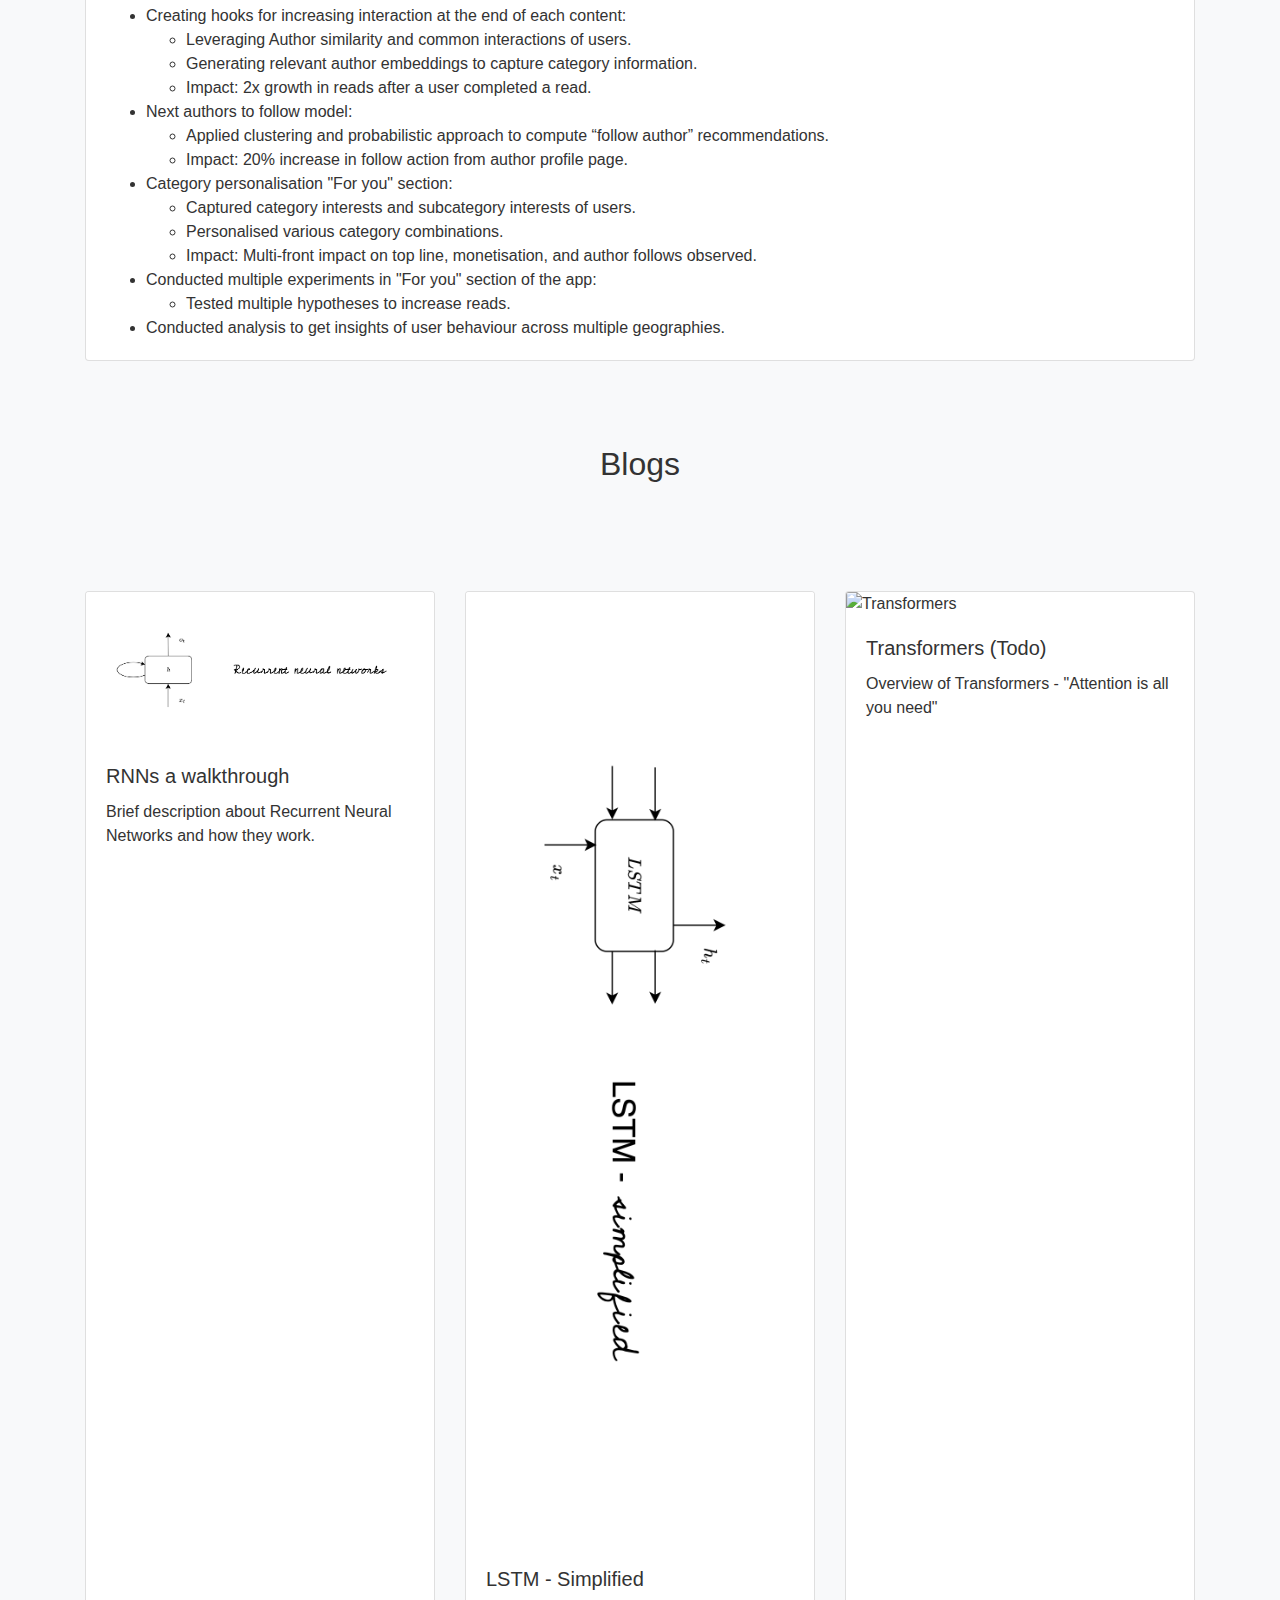
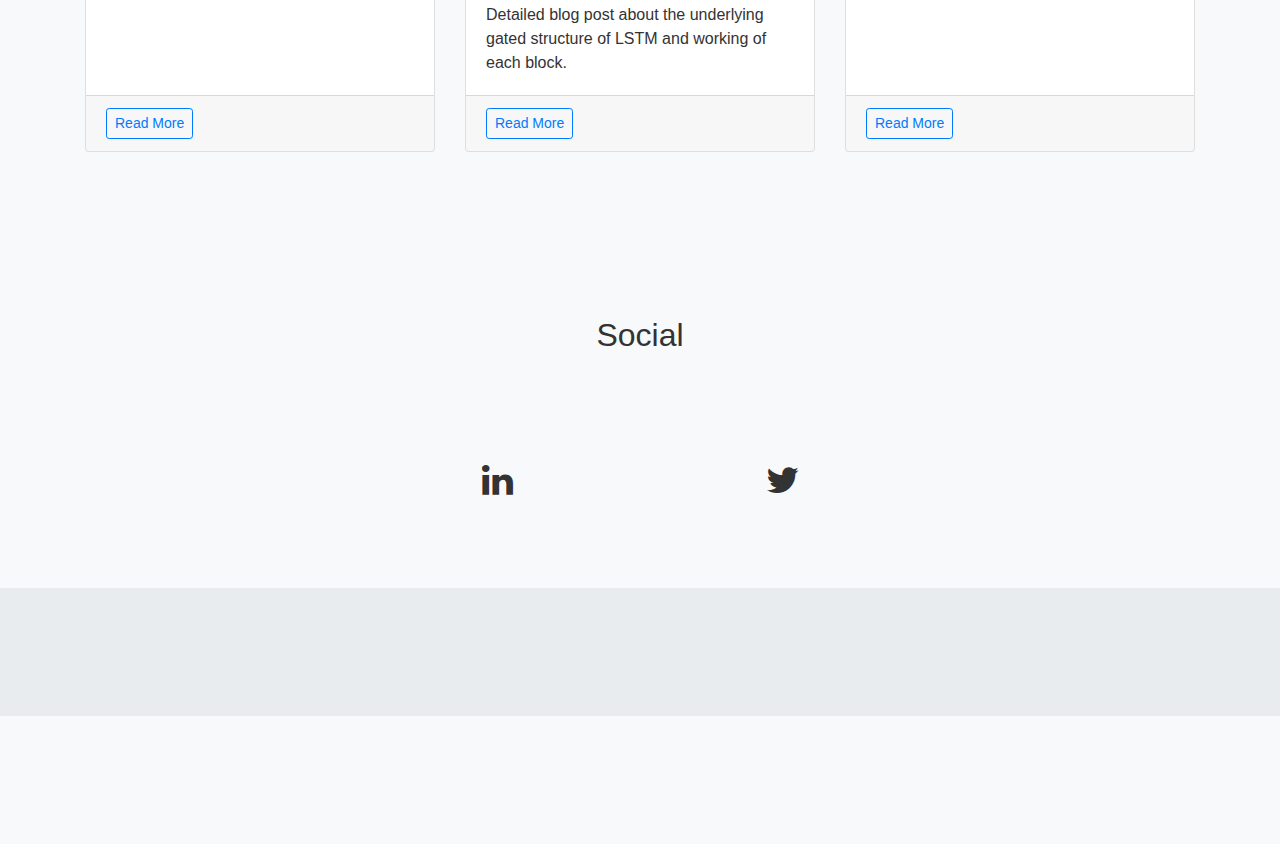
==== commit bfacbfb4: "[add] fix blog link" ====
--- a/index.html
+++ b/index.html
@@ -168,14 +168,14 @@
 
     <br>
 
-    <section class="section-header" id="journey-id">
+    <section class="section-header" id="#blog-id">
         <div class="container cursive">
             <h2>Blogs</h2>
         </div>
     </section>
 
     <!-- Blogs Section -->
-    <section class="section-content" id="blog-id">
+    <section class="section-content">
 
         <div class="container">
             <div class="row justify-content-center">
@@ -238,22 +238,38 @@
         </div>
     </section>
 
-    <section class="section-header" id="social-id">
-
-
-        <div class="container mt-4">
-            <p>
-                <a href="https://www.linkedin.com/in/sagar-sarkale/" id="no-color-link">
-                    <i class="fa fa-linkedin" style="font-size:36px"></i>
-                </a>
-                &nbsp;&nbsp;&nbsp;&nbsp;&nbsp;&nbsp;&nbsp;&nbsp;&nbsp;&nbsp;&nbsp;
-                <a href="https://twitter.com/sagarrgh" id="no-color-link">
-                    <i class="fa fa-twitter" style="font-size:36px"></i>
-                </a>
-            </p>
-
-        </div>
-    </section>
+    <section class="section-content" id="social-id">
+        <div class="container">
+            <div class="row justify-content-center text-center">
+                <div class="col-md-6 col-lg-3 mb-3 mb-lg-0">
+                    <a href="https://www.linkedin.com/in/sagar-sarkale/" id="no-color-link">
+                        <i class="fa fa-linkedin" style="font-size:36px"></i>
+                    </a>
+                </div>
+                <div class="col-md-6 col-lg-3">
+                    <a href="https://twitter.com/sagarrgh" id="no-color-link">
+                        <i class="fa fa-twitter" style="font-size:36px"></i>
+                    </a>
+                </div>
+            </div>
+        </div>
+    </section>
+    <br>
+    <br>
+
+    <div class="jumbotron jumbotron-fluid">
+
+        <div class="container">
+            <div class="introduction-content">
+
+            </div>
+        </div>
+    </div>
+
+    <br>
+    <br>
+    <br>
+    <br>
 
     <!-- Bootstrap JS and jQuery CDN links (Optional) -->
     <script src="https://code.jquery.com/jquery-3.5.1.slim.min.js"></script>
